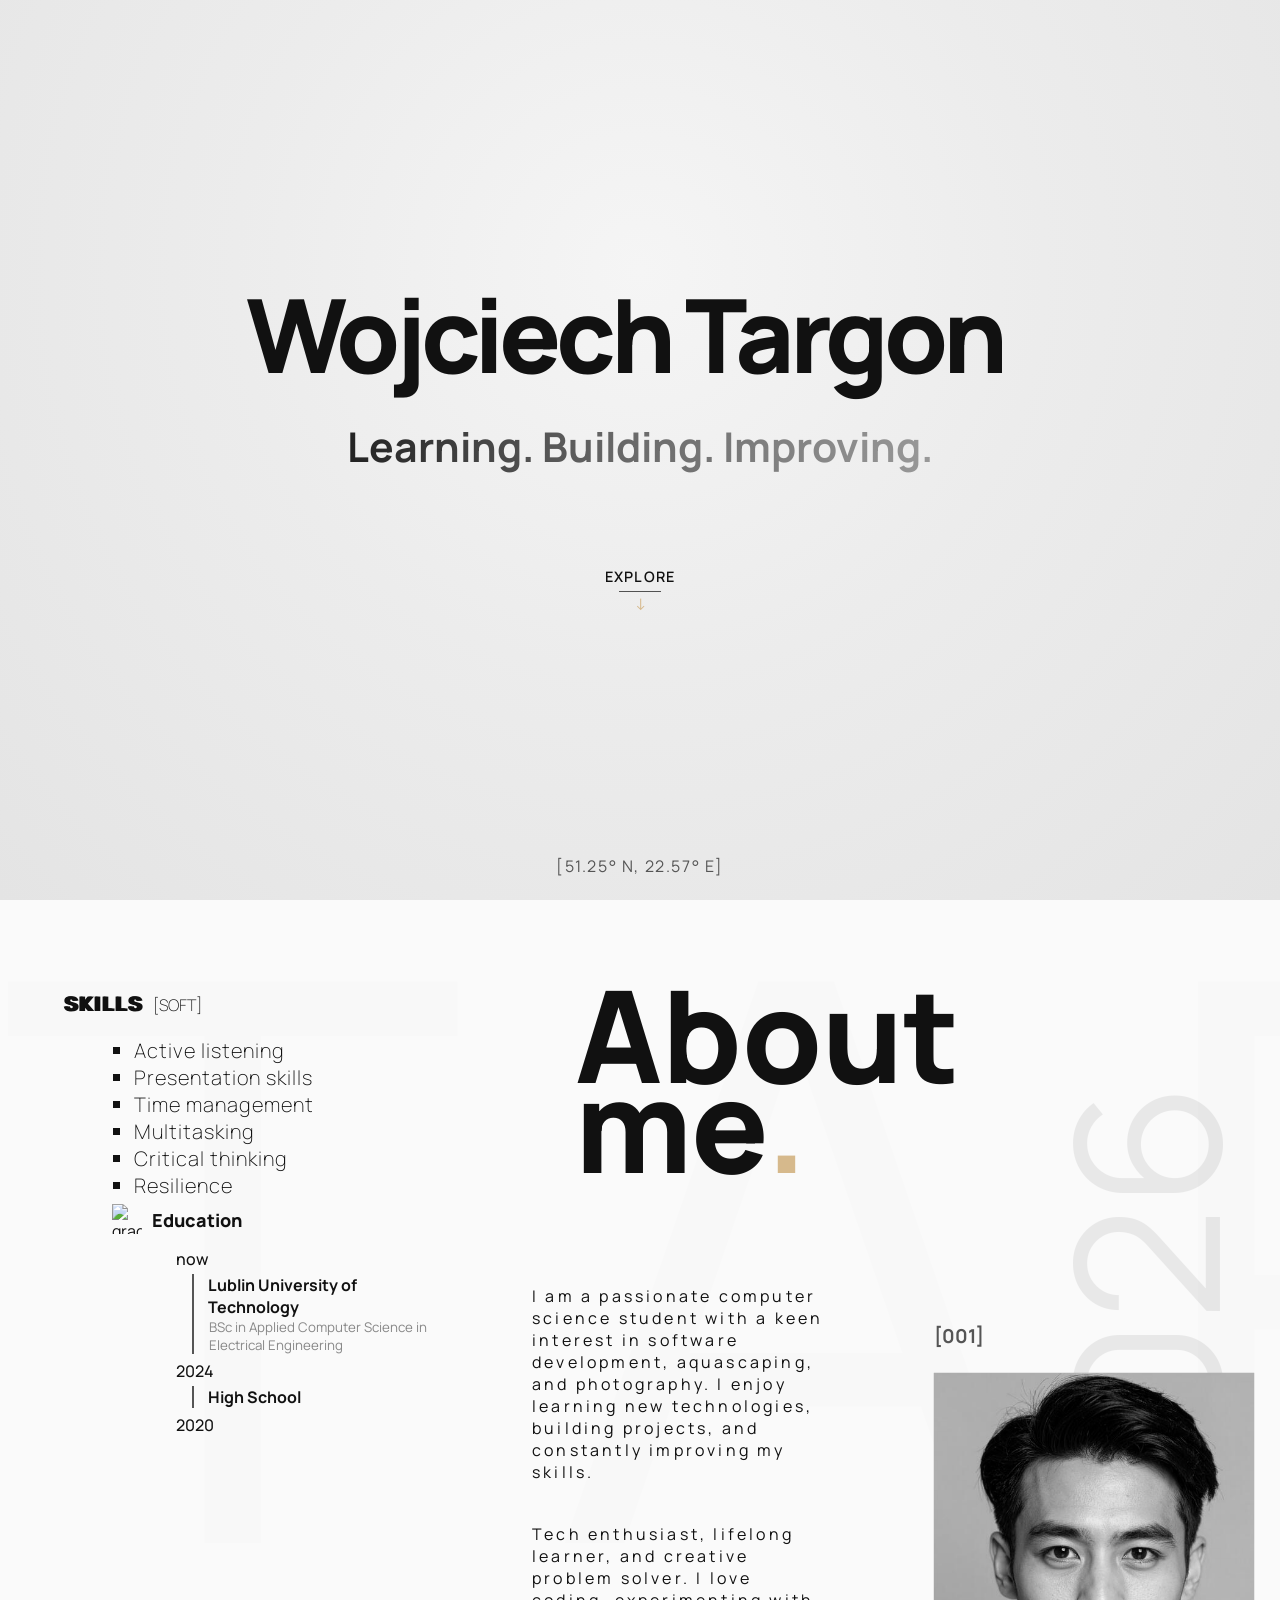
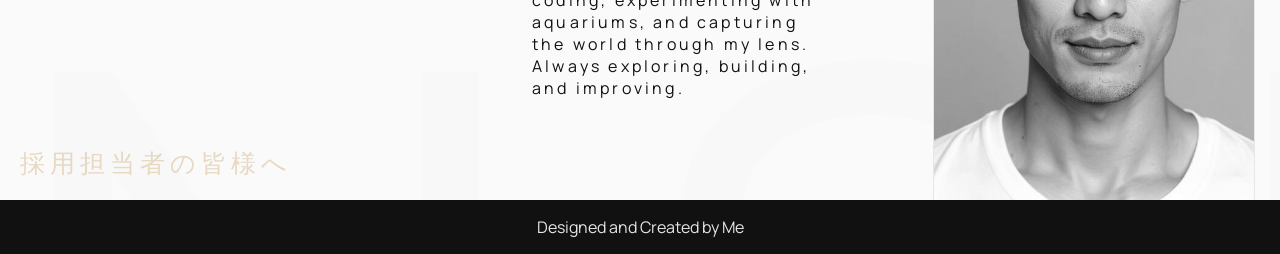
==== index4.7.html @ df31ab85 "Add files via upload" ====
<!DOCTYPE html>
<html lang="pl">
<head>
<meta charset="UTF-8">
<meta name="viewport" content="width=device-width, initial-scale=1.0">
<link href="https://fonts.googleapis.com/css2?family=Manrope:wght@300;400;600;700&display=swap" rel="stylesheet">
<style>
:root {
  --bg-main: #FAFAFA;
  --bg-dark: #111111;

  --text-main: #111111;
  --text-light: #FFFFFF;

  --accent: #D6B98C;

  --gray-main: #555555;
  --gray-light: #888888;
  --gray-border: #E5E5E5;
}

body {
  margin: 0;
  font-family: 'Manrope', sans-serif;
}
.intro {
 min-height: 100vh;
  background:
    radial-gradient(circle at 50% 30%, #f5f5f5 0%, #ececec 45%, #e4e4e4 100%);
  color: var(--text-main);
  display: flex;
  flex-direction: column;
  justify-content: center;
  align-items: center;
  padding: 0 24px;
  text-align: center;
  position: relative;
  overflow: hidden;
  
}
#typing {
  font-size: clamp(3.5rem, 8vw, 6.5rem);
  font-weight: 800;
  letter-spacing: -0.05em;
  line-height: 0.95;
  margin: 0;
  min-height: 1.1em;
}
#typing::after {
  content: "|";
  animation: blink 0.8s steps(1) 6.5 forwards;
  margin-left: 4px;
  color: var(--accent);

}
@media (max-width: 600px){
  #typing{
    text-align: left;
    font-size: 4.2rem;
    font-weight: 700;
  }
}
.dot{

  animation: colorChange 0.5s ease forwards;
  animation-delay: 2s;

}
.subtitle {
  margin-top: 18px;
  font-size: clamp(1.4rem, 3.2vw, 3rem);
  font-weight: 700;
  line-height: 1.45;
  opacity: 0;
  transform: translateY(10px);
  animation: fadeUp 1.2s ease forwards;
  animation-delay: 2.2s;
  background: linear-gradient(90deg, #222 0%, #666 45%, #999 100%);
  -webkit-background-clip: text;
  -webkit-text-fill-color: transparent;
}
@media (max-width: 600px){
  .subtitle{
    text-align: left;
    font-size: 1.8rem;
    padding-top: 0.5em;
  }
}
.enter-btn {
  margin-top: 50px;
  color: var(--text-main);
  text-decoration: none;
  font-size: 0.9rem;
  font-weight: 600;
  letter-spacing: 0.08em;
  text-transform: uppercase;
  opacity: 0;
  transform: translateY(10px);
  animation: fadeUp 0.8s ease forwards;
  animation-delay: 2.6s;
  position: relative;
  padding-bottom: 6px;
  

}
.enter-btn::after {
  content: "";
  position: absolute;
  left: 0;
  bottom: 0;
  width: 100%;
  height: 1px;
  background: var(--text-main);
  transform: scaleX(0.6);
  transform-origin: center;
  transition: transform 0.3s ease;
  opacity: 0.7;
  
}
.enter-btn:hover::after {
  transform: scaleX(1);
}
@media (max-width: 600px){
  .enter-btn{
    scale: 1.2;
    margin-top: 10em;
    padding-top: 1em;
    
  }

  .enter-btn::after{
    opacity: 0.5;
  }
}
.arrow{
  color: var(--accent);
  display: inline-block;
  margin-left: 6px;
  margin-right: 6px;
  opacity: 0;
  transform: translateY(10px);
  animation: fadeUp 1.2s ease forwards,
  scrolMove 1.6s ease-in-out infinite;
  animation-delay: 2.6s;
}
@keyframes blink {
  0%,
  49% {
    opacity: 1;
  }
  50%,
  100% {
    opacity: 0;
  }
 
}
@keyframes fadeUp {
  to {
    opacity: 1;
    transform: translateY(0);
  }
}
@keyframes scrolMove {
  0% {
    transform: translateY(0px);
  }

  50% {
    transform: translateY(4px);
  }

  100% {
    transform: translateY(0px);
  }

}
@keyframes colorChange {
  0% {
    color: #111111;
  }

 

  100% {
    color: #D6B98C;
  }

}
.light {
  background: var(--bg-main);
  color: var(--text-main);
}
.dark {
  background: var(--bg-dark);
  color: var(--text-light);
}
.button {
  border: 1px solid var(--accent);
  color: var(--accent);
  padding: 10px 20px;
  display: inline-block;
  margin-top: 20px;
}
.button:hover {
  background: var(--accent);
  color: #111;
}
.cords{
  position: absolute;
  top:  95vh;
  margin: 0;
  padding: 0;
  letter-spacing: 0.1em;
  color: var(--gray-main);
}
@media (max-width: 600px){
  .cords{
    scale: 0.9;
    top: 94vh; 
  }
}

/*MAIN MAIN MAIN MAIN MAIN*/


.main {
  min-height: 100vh;
  background: #FAFAFA;
  color: var(--text-main);
  display: flex; 
  justify-content: center;            
  overflow: hidden;        
  position: relative;

}

.main .date{
  font-size: 200px;
  position: absolute;
  right: 0;
  top: -10%;
  transform: rotate(-90deg);
  transform-origin: bottom right;
  color: var(--gray-main);
  opacity: 0.1;
  margin: 0;
  padding: 0;
}

@media (max-width: 800px){
  .main .date{
    font-size: 120px;
    top: 25%;
  }
}

@media (max-width: 600px){
  .main .date{
    font-size: 100px;
    bottom: 35%;
    right: -50%;
    opacity: 0.02;

  }
}
@media (max-width: 500px){
  .main .date{
      right: -30%;
      bottom: 40%;

  }
}


.main h2{
  font-size: clamp(70px, 12vw, 420px);
  font-weight: 900;
  line-height: 0.7em;
  color: var(--text-main);
  position: absolute;
  transform: translate(0%, 0%);
  right: 25%;
  top: 25%;
  margin: 0;
 
}
@media (max-width: 1400px){
  .main h2{
    font-size: clamp(120px, 10vw, 200px);
    top: 10%;
  }
}

@media (max-width: 850px){
  .main h2{
    font-size: clamp(120px, 10vw, 200px);
    right: 10%;
    top: 30%;
  }
}

@media (max-height: 850px){
  .main h2{
    top: 5%;
  }
}

@media (max-width: 600px){
  .main h2{
    font-size: clamp(120px, 10vw, 200px);
    left: 1%;
    top: 1%;
    z-index: 1;
  }
}


.backgroundname{   
  width: 100%;
  height: 100vh;       
  font-size: 780px;
  font-weight: 900px;
  letter-spacing: 100px;
  color: rgba(0, 0, 0, 0.008);
  pointer-events: none;
  user-select: none;
  z-index: 0; 
  line-height: 690px;
  text-align:start;
}

.myPhoto{
  position: absolute;
  bottom: 0;
  right: 5%;
  width: 30vh;
  aspect-ratio: 3/4;
  box-shadow: 0px 0px 1px var(--gray-light);
  filter: grayscale(1);
  background-image: url(handsome-asian-man-portrait-studio-shot-clean-skin-young-adult-male-model-free-photo.jpg);
  background-position: center;
  background-size: cover;
}

@media
  (max-width: 1400px){
    .myPhoto{
      width: 25vw;
      right: 2%;
    }
  }

  @media
  (max-width: 600px){
    .myPhoto{
      width: 250px;
      top: 9%;
      right: 0;
      height: 300px;
      z-index: 0;
      
    }
  }

    @media
  (max-width: 450px){
    .myPhoto{
      width: 150px;
      top: 15%;
      right: 0;
      height: 200px;
      z-index: 0;
      
    }
  }
.myPhoto::before{
  content: "[001]";
  color: var(--gray-main);
  font-size: larger;
  font-weight: 700;
  position: absolute;
  transform: translateY(-50px);
}
@media (max-width: 600px){
  .myPhoto::before{
    font-size: medium;
    transform: translate(100px, -30px);
  }
}
@media (max-height: 500px){
  .myPhoto::before{
    font-size: medium;
    transform: translateX(-50px);
  }
}

.about{
  position: absolute; 
  bottom: 20%;
  right: 30%;
  width: 30%;
  height: 200px;
  display: grid;
  grid-template-columns: 1fr 1fr;
  gap: 40px;
  text-align: start;
  font-size: large;
  letter-spacing: 0.2em;

}

@media (max-width: 1400px){
  .about{
    right: 35%;
    width: 40%;
    gap: 40px;
    font-size: medium;
    letter-spacing: 0.2em;
    bottom: 35%;
    grid-template-columns: 1fr;
    max-width: 300px;

  }
}

@media (max-width: 1250px){
  .about{
   bottom: 45%;
  }
}



@media (max-width: 850px){
  .about{
    width: 50%;
    gap: 5px;
    bottom: 30%;
  }
}

@media (max-width: 600px){
  .about{
    grid-template-columns: 1fr 1fr;
    max-width: 500px;
    width: 90%;
    gap: 20px;
    height: 60px;
    top: 45%;
  }
}

@media (max-width: 450px) and (min-height: 800px){
  .about{
    top: 47%;
    font-size: 12px;
    letter-spacing: 0.1em;
    left: 5%;
  }
}


@media (max-width: 450px) and (max-height: 800px){
  .about{
    top: 49%;
    font-size: 10px;
    letter-spacing: 0.1em;
    left: 5%;
  }
}

.main .skills{
  position: absolute;
  font-size: clamp(10px, 3vw, 40px);
  font-weight: 900;
  letter-spacing: -2px;
  text-shadow: 2px 0 0 #111, -1px 0 0 #111;
  left: 10%;
  top: 5%;
}
@media (max-width: 1400px){
  .main .skills{
    left: 5%;
    top: 10%;
    font-size: 20px;
    letter-spacing: 2px;
  }
}



@media (max-width: 600px) and (min-height: 800px){
  .main .skills{
    left: 5%;
    top: 70%;
  }
}

@media (max-width: 600px) and (max-height: 800px){
  .main .skills{
    left: 25%;
    top: 65%;
    scale: 0.7;
  }
}


.main .skills ul li{
  list-style:square;
  color: var(--text-main);
  margin-left: 30px;
  font-weight: 200;
  letter-spacing: 1px;
  text-shadow: none;
}


#skills{
  text-shadow: none;
  font-weight: 100;
  font-size: medium;
  margin-left: 10px;
  letter-spacing: normal;
}


/*MAIN TIMELINE MAIN */

.timeline {
  color: #111111;
  position: absolute;
  bottom: 25%;
  left: 20%;
  max-width: 250px;
  margin-right: 200px;
  scale: 1.4;
    }

  @media (max-width: 1400px){
    .timeline{
      left: 15%;
      bottom: 40%;
      scale: 1;
    }
  }
  @media (max-width: 1200px){
    .timeline{
      left: 10%;
      bottom: 25%;
      max-width: 150px;;
      scale: 0.8;
    }
  }

  @media (max-width: 800px){
    .timeline{
      bottom: 47%;
      scale: 0.6;
    }
  }


 @media (max-width: 600px){
  .timeline{
    scale: 0.5;
  }
}

 @media (max-width: 450px) and (min-height: 800px){
  .timeline{
    scale: 0.7;
    top: 25%;
    left: 15%;
  }
}
 @media (max-width: 450px) and (max-height: 800px){
  .timeline{
    scale: 0.4;
    top: 25%;
    left: 15%;
  }
}





.timeline h2{
    position: absolute;
    left: -40px;
    top: -60px;
    margin: 0;
    font-size: 18px;

}
.timeline img{
    position: absolute;
    width: 30px;
    height: 30px;
    left: -80px;
    top: -70px;
}

.timeline-item {
  position: relative;
  margin-bottom: 2em;
}

.timeline-item::before {
  content: "";
  position: absolute;
  width: 2px;
  height: 100%;
  background: var(--gray-main);
}

.timeline-content::before{
    content: "2024";
    position: absolute;
    left: -1em;
    top: -1.6em;
    font-weight: 500;

}
.timeline-item:nth-child(3)  .timeline-content::before{
    content: "now";
}
.timeline-item:last-child .timeline-content::before {
    content: "2020";
}

.timeline-content h3 {
  margin: 0;
  margin-left: 1em;
  font-size: 16px;
}
.timeline-content p
{
    margin: 0px 0px 0px 1.3em;
    font-size: smaller;
    color: var(--gray-light);
}

.main .oriental{
  position: absolute;
  font-size: 30px;
  letter-spacing: 5px;
  font-weight: 100;
  color: var(--text-main);
  bottom: 0;
  left: 0;
  margin-bottom: 50px;
  margin-left: 50px;
  color: var(--accent);
  opacity: 0.5;
}
@media (max-width: 1400px){
  .main .oriental{
    font-size: 25px;
    margin-left: 20px;
    margin-bottom: 20px;
  }
}
@media (max-width: 800px){
  .main .oriental{
    font-size: 20px;
    margin-left: 20px;
    margin-bottom: 20px;
  }
}

@media (max-height: 500px){
  .main .oriental{
    font-size: 10px;
  }
}

@media (max-width: 450px){
  .main .oriental{
    font-size: 10px;
    margin-left: 5px;
    margin-bottom: 5px;
  }
}

</style>
</head>
<body>

<section class="intro">
  <h1 id="typing"></h1>
  <p class="subtitle">Learning. Building. Improving.</p>
  <a href="#" class="enter-btn" id="scrollBtn"> Explore </a>
  <span class="arrow">↓</span>

  <div class="cords">[51.25° N, 22.57° E]</div>
  
</section>

<section id="main" class="main">
  <div class="date">2026</div>

  <div class="backgroundname">TARGO<br>NSKI</div>

  <div class="skills">SKILLS<span id="skills">[SOFT]</span>
    <ul>
      <li>Active listening</li>
      <li>Presentation skills</li>
      <li>Time management</li>
      <li>Multitasking</li>
      <li>Critical thinking</li>
      <li>Resilience</li>
    </ul>
  </div>

  <h2>About<br>me<span class="dot">.</span></h2>
  <div class="myPhoto">
  </div>

  <div class="about">
    <div>I am a passionate computer science student with a keen interest in software development, aquascaping, and photography. I enjoy learning new technologies, building projects, and constantly improving my skills.
    </div>
    <div>Tech enthusiast, lifelong learner, and creative problem solver. I love coding, experimenting with aquariums, and capturing the world through my lens. Always exploring, building, and improving.</div>
  </div>
 
 
  <div class="timeline">
        <img src="graduation-cap-thin-svgrepo-com (1).svg" alt="graduation cap">
        <h2>Education</h2>
  <div class="timeline-item">
    <div class="timeline-content">
      <h3>Lublin University of Technology</h3>
      <p>BSc in Applied Computer Science in Electrical Engineering</p>
    </div>
  </div>

  <div class="timeline-item">
    <div class="timeline-content">
      <h3>High School</h3>
    </div>
  </div>

  <div class="timeline-item">
    <div class="timeline-content" >
    </div>
  </div>
</div>

<div class="oriental">採用担当者の皆様へ</div>

</section>

<section class="dark" style="display: flex; align-items: center; justify-content: center; color: var(--gray-border);">
  <p>Designed and Created by Me</p>
</section>

<script>
  const text = "Wojciech Targonski.";
  const typingElement = document.getElementById("typing");

  let index = 0;

  function typeLetter() {
    if (index < (text.length)) {
      typingElement.textContent += text.charAt(index);
      index++;
      setTimeout(typeLetter, 100);
    }
    else{
      const fullText = typingElement.textContent;

      typingElement.innerHTML =
        fullText.slice(0, -1) +
        '<span class="dot">.</span>';
   
    }
  }

  
  typeLetter();
  


  const scrollBtn = document.getElementById("scrollBtn");
  const targetSection = document.getElementById("main");

  scrollBtn.addEventListener("click", function(e) {
    e.preventDefault();

    const target = targetSection.offsetTop;
    const start = window.scrollY;
    const duration = 1600;
    let startTime = null;

    function easeInOutQuad(t) {
      return t < 0.5
        ? 2 * t * t
        : 1 - Math.pow(-2 * t + 2, 2) / 2;
    }

    function animateScroll(currentTime) {
      if (!startTime) startTime = currentTime;

      const timeElapsed = currentTime - startTime;
      const progress = Math.min(timeElapsed / duration, 1);
      const easedProgress = easeInOutQuad(progress);

      window.scrollTo(0, start + (target - start) * easedProgress);

      if (timeElapsed < duration) {
        requestAnimationFrame(animateScroll);
      }
    }

    requestAnimationFrame(animateScroll);
  });
</script>

</body>
</html>
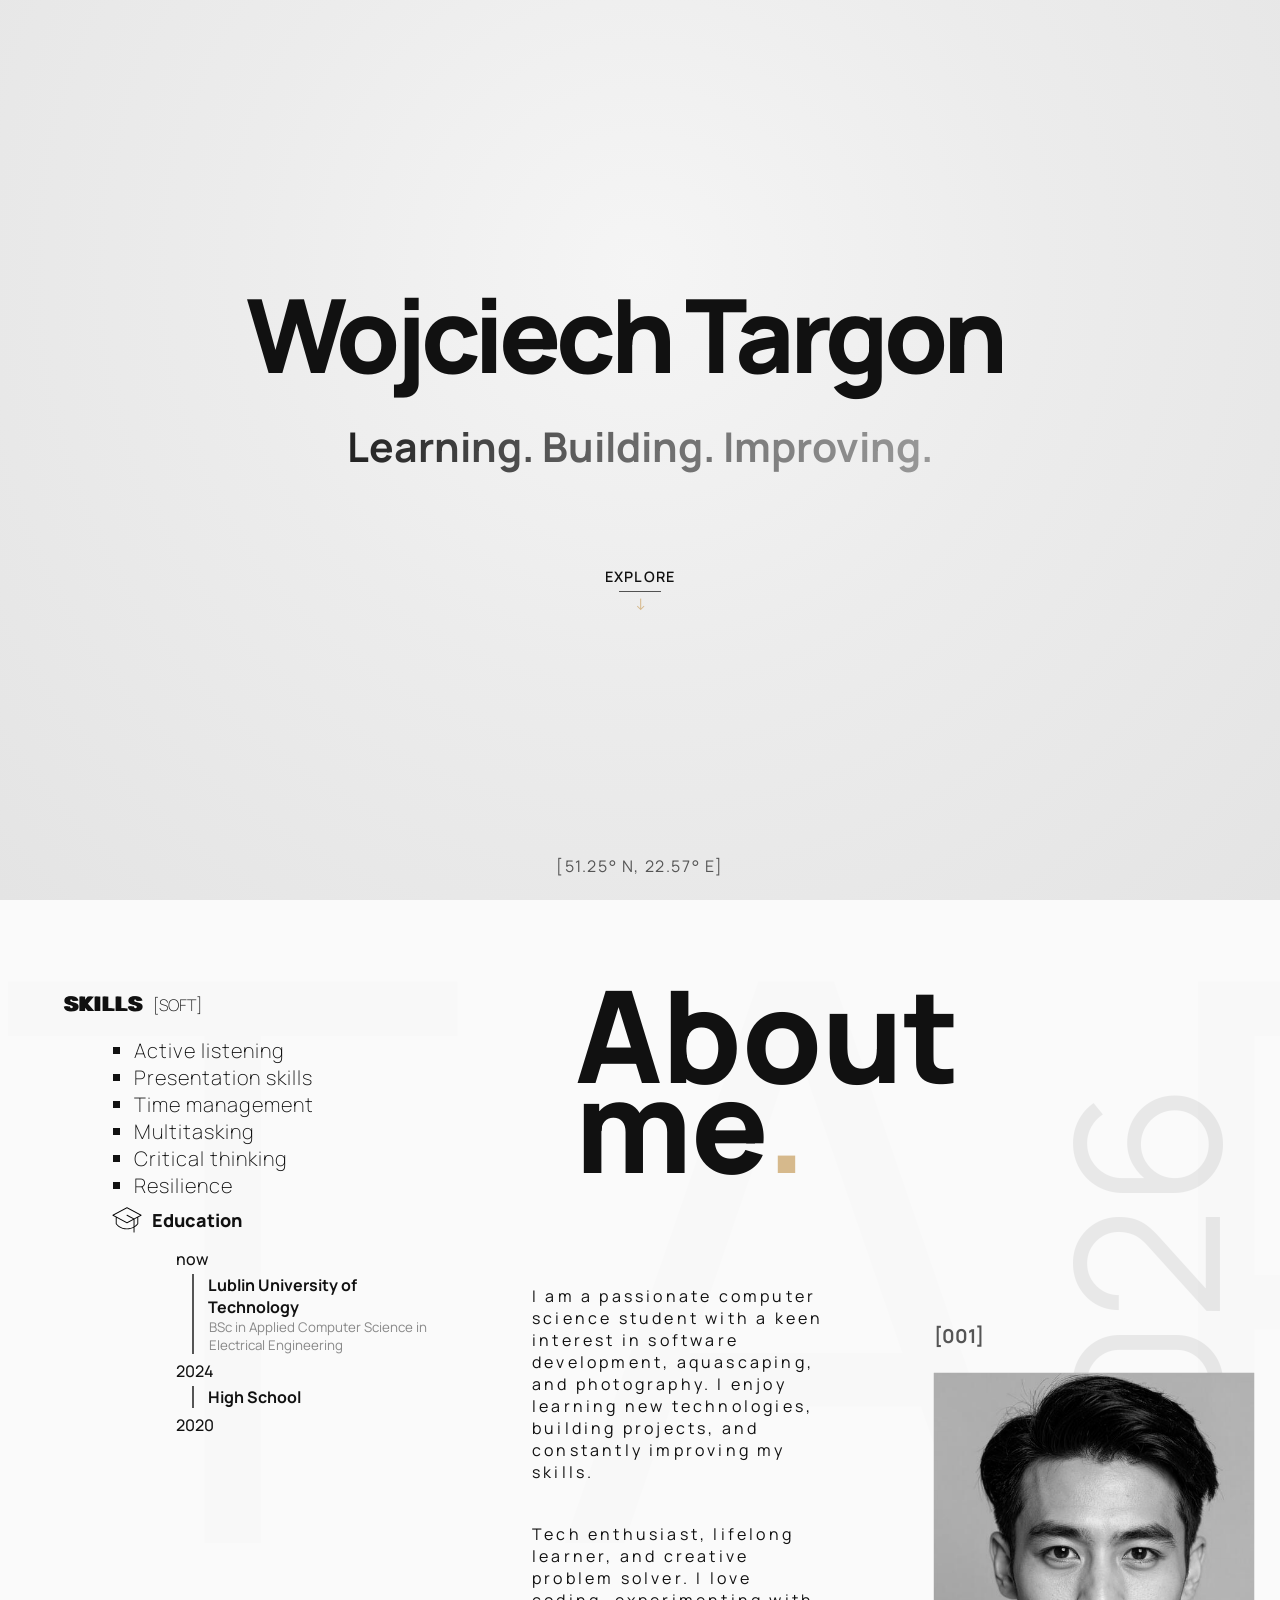
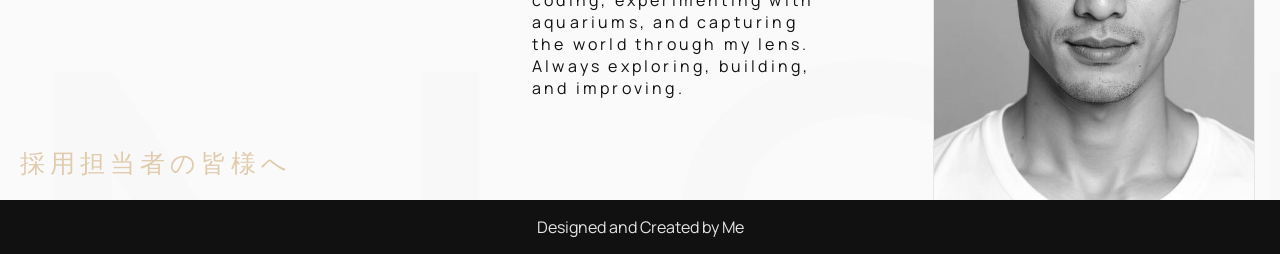
==== commit c03db3a1: "Add files via upload" ====
--- a/index4.7.html
+++ b/index4.7.html
@@ -383,16 +383,10 @@
 }
 @media (max-width: 600px){
   .myPhoto::before{
-    font-size: medium;
-    transform: translate(100px, -30px);
-  }
-}
-@media (max-height: 500px){
-  .myPhoto::before{
-    font-size: medium;
-    transform: translateX(-50px);
-  }
-}
+    opacity: 0;
+  }
+}
+
 
 .about{
   position: absolute; 
@@ -504,6 +498,13 @@
   }
 }
 
+@media (max-width: 400px) and (max-height: 900px){
+  .main .skills{
+    scale: 0.7;
+  }
+}
+
+
 
 .main .skills ul li{
   list-style:square;
@@ -575,12 +576,23 @@
 }
  @media (max-width: 450px) and (max-height: 800px){
   .timeline{
-    scale: 0.4;
-    top: 25%;
-    left: 15%;
-  }
-}
-
+    scale: 0.5;
+    top: 30%;
+    left: -5%;
+    width: 300px;
+    max-width: 300px;
+  }
+}
+
+ @media (max-width: 400px) and (max-height: 900px){
+  .timeline{
+    scale: 0.5;
+    top: 30%;
+    left: 0%;
+    width: 250px;
+    max-width: 300px;
+  }
+}
 
 
 
@@ -652,7 +664,7 @@
   margin-bottom: 50px;
   margin-left: 50px;
   color: var(--accent);
-  opacity: 0.5;
+  opacity: 0.7;
 }
 @media (max-width: 1400px){
   .main .oriental{
